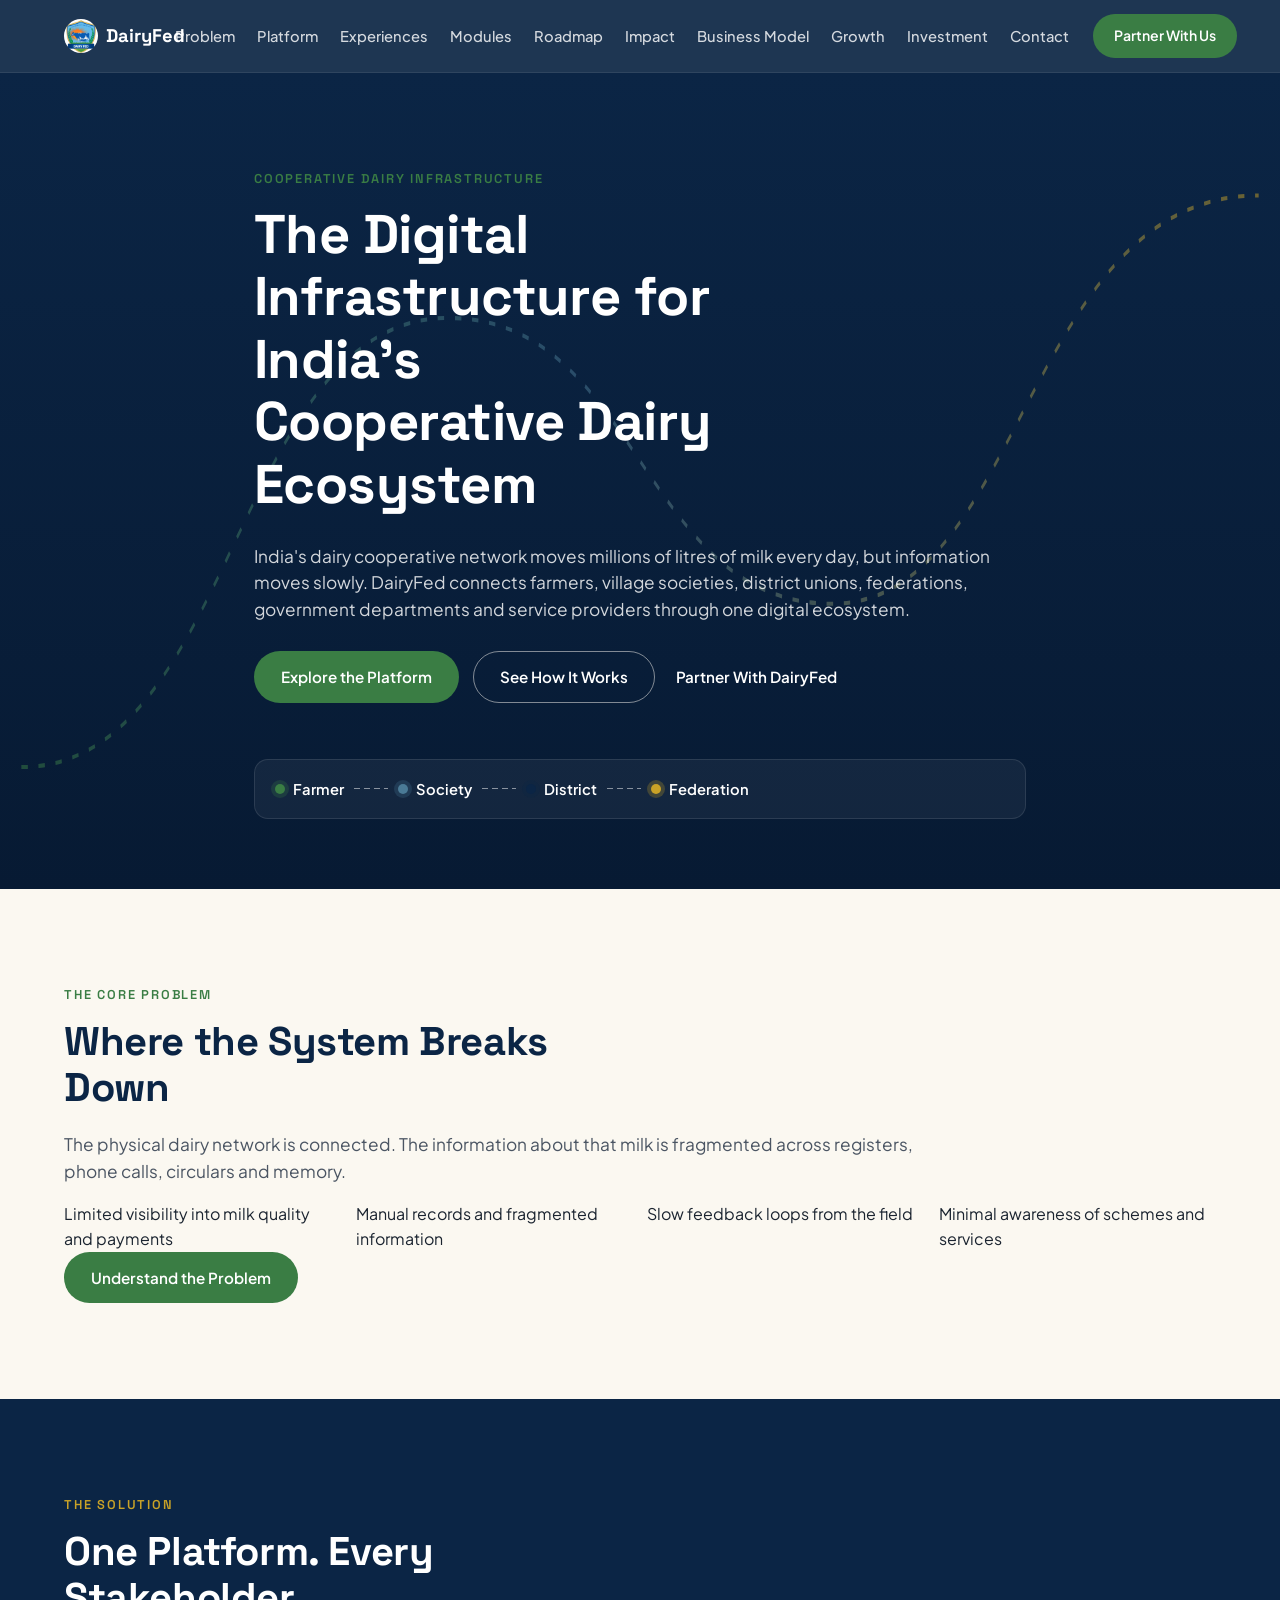
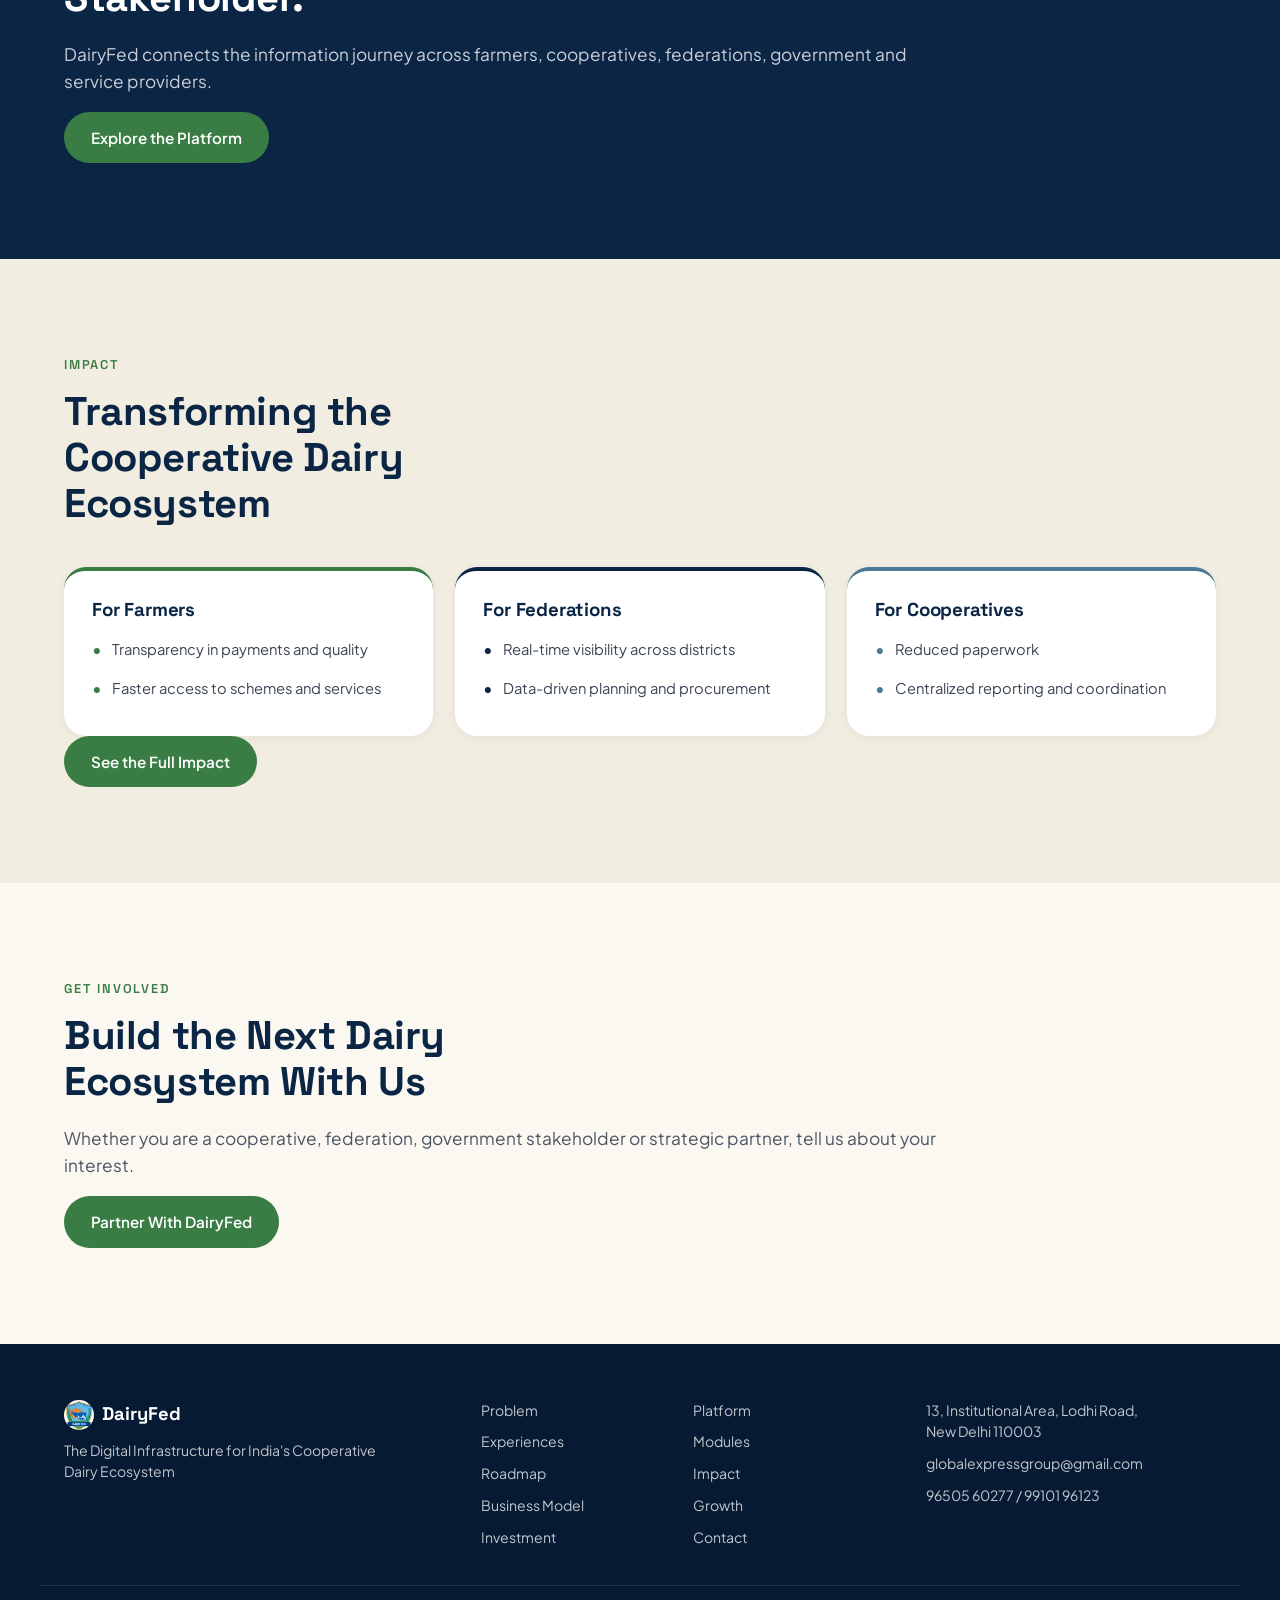
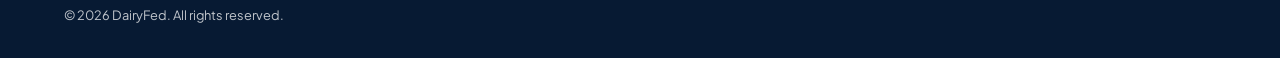
==== index.html @ 4864cc39 "Refactor code structure for improved readability and maintainability" ====
<!DOCTYPE html>
<html lang="en">
<head>
<meta charset="UTF-8"><meta name="viewport" content="width=device-width, initial-scale=1.0">
<title>DairyFed | Digital Infrastructure for India's Cooperative Dairy Ecosystem</title>
<meta name="description" content="DairyFed connects India's cooperative dairy ecosystem through one digital information layer.">
<link rel="icon" type="image/png" href="assets/dairyfed.jpeg"><link rel="preconnect" href="https://fonts.googleapis.com"><link href="https://fonts.googleapis.com/css2?family=Space+Grotesk:wght@500;600;700&family=Plus+Jakarta+Sans:wght@400;500;600;700;800&display=swap" rel="stylesheet"><link rel="stylesheet" href="style.css">
</head>
<body data-page="home">
<a class="skip-link" href="#main">Skip to content</a><div id="siteHeaderSlot"></div>
<main id="main">
<section class="hero" id="top"><div class="hero__conduit" aria-hidden="true"><svg viewBox="0 0 1200 400" preserveAspectRatio="none"><path id="conduitPath" d="M20,340 C220,340 220,120 420,120 C600,120 600,260 780,260 C960,260 960,60 1180,60" fill="none" stroke="url(#flowGrad)" stroke-width="2" stroke-dasharray="6 10"/><defs><linearGradient id="flowGrad"><stop offset="0%" stop-color="#3A7D44"/><stop offset="45%" stop-color="#4A7A96"/><stop offset="100%" stop-color="#C9A227"/></linearGradient></defs></svg></div><div class="container hero__inner"><p class="eyebrow">Cooperative Dairy Infrastructure</p><h1 class="hero__headline">The Digital Infrastructure for<br>India's Cooperative Dairy Ecosystem</h1><p class="hero__sub">India's dairy cooperative network moves millions of litres of milk every day, but information moves slowly. DairyFed connects farmers, village societies, district unions, federations, government departments and service providers through one digital ecosystem.</p><div class="hero__ctas"><a href="platform/" class="btn btn--primary">Explore the Platform</a><a href="platform/" class="btn btn--ghost">See How It Works</a><a href="contact/" class="btn btn--text">Partner With DairyFed</a></div><div class="hero__flowmap"><div class="flownode"><span class="flownode__dot" style="--c:var(--c-farmer)"></span>Farmer</div><div class="flowline"></div><div class="flownode"><span class="flownode__dot" style="--c:var(--c-coop)"></span>Society</div><div class="flowline"></div><div class="flownode"><span class="flownode__dot" style="--c:var(--c-fed)"></span>District</div><div class="flowline"></div><div class="flownode"><span class="flownode__dot" style="--c:var(--c-gov)"></span>Federation</div></div></div></section>
<section class="section section--ivory"><div class="container"><p class="eyebrow">The core problem</p><h2 class="section__title">Where the System Breaks Down</h2><p class="section__lede">The physical dairy network is connected. The information about that milk is fragmented across registers, phone calls, circulars and memory.</p><div class="problem-grid"><div>Limited visibility into milk quality and payments</div><div>Manual records and fragmented information</div><div>Slow feedback loops from the field</div><div>Minimal awareness of schemes and services</div></div><a class="btn btn--primary" href="problem/">Understand the Problem</a></div></section>
<section class="section section--navy"><div class="container"><p class="eyebrow eyebrow--light">The solution</p><h2 class="section__title section__title--light">One Platform. Every Stakeholder.</h2><p class="section__lede section__lede--light">DairyFed connects the information journey across farmers, cooperatives, federations, government and service providers.</p><a class="btn btn--primary" href="platform/">Explore the Platform</a></div></section>
<section class="section section--muted"><div class="container"><p class="eyebrow">Impact</p><h2 class="section__title">Transforming the Cooperative Dairy Ecosystem</h2><div class="value-grid"><div class="value-card" style="--c:var(--c-farmer)"><h3>For Farmers</h3><ul><li>Transparency in payments and quality</li><li>Faster access to schemes and services</li></ul></div><div class="value-card" style="--c:var(--c-fed)"><h3>For Federations</h3><ul><li>Real-time visibility across districts</li><li>Data-driven planning and procurement</li></ul></div><div class="value-card" style="--c:var(--c-coop)"><h3>For Cooperatives</h3><ul><li>Reduced paperwork</li><li>Centralized reporting and coordination</li></ul></div></div><a class="btn btn--primary" href="impact/">See the Full Impact</a></div></section>
<section class="section section--ivory"><div class="container"><p class="eyebrow">Get involved</p><h2 class="section__title">Build the Next Dairy Ecosystem With Us</h2><p class="section__lede">Whether you are a cooperative, federation, government stakeholder or strategic partner, tell us about your interest.</p><a class="btn btn--primary" href="contact/">Partner With DairyFed</a></div></section>
</main><div id="siteFooterSlot"></div><script src="script.js"></script>
</body></html>
---- style.css ----
/* ============================================================
   DairyFed — Design Tokens
   ============================================================ */
:root {
  --navy: #0b2545;
  --navy-deep: #071a33;
  --ivory: #fbf8f1;
  --ivory-dim: #f2ede1;
  --green: #3a7d44;
  --blue: #4a7a96;
  --earth: #c17d3d;
  --ink: #1b2430;
  --paper: #ffffff;

  --c-farmer: #3a7d44;
  --c-coop: #4a7a96;
  --c-fed: #0b2545;
  --c-gov: #c9a227;
  --c-vet: #2e8b87;

  --font-head: "Space Grotesk", "Sora", sans-serif;
  --font-body: "Plus Jakarta Sans", "Inter", sans-serif;

  --radius-s: 8px;
  --radius-m: 14px;
  --radius-l: 22px;

  --container: 1200px;
  --space-1: 8px;
  --space-2: 16px;
  --space-3: 24px;
  --space-4: 40px;
  --space-5: 64px;
  --space-6: 96px;

  --shadow-1: 0 2px 10px rgba(11, 37, 69, 0.06);
  --shadow-2: 0 12px 40px rgba(11, 37, 69, 0.14);
  --ease: cubic-bezier(0.22, 0.61, 0.36, 1);
}

*,
*::before,
*::after {
  box-sizing: border-box;
}
html {
  scroll-behavior: smooth;
  user-select: none;
}
@media (prefers-reduced-motion: reduce) {
  html {
    scroll-behavior: auto;
  }
  *,
  *::before,
  *::after {
    animation-duration: 0.001ms !important;
    animation-iteration-count: 1 !important;
    transition-duration: 0.001ms !important;
    scroll-behavior: auto !important;
  }
}

body {
  margin: 0;
  font-family: var(--font-body);
  color: var(--ink);
  background: var(--ivory);
  line-height: 1.55;
  -webkit-font-smoothing: antialiased;
}

h1,
h2,
h3,
h4 {
  font-family: var(--font-head);
  color: var(--navy);
  margin: 0 0 0.5em;
  line-height: 1.15;
  letter-spacing: -0.01em;
}

p {
  margin: 0 0 1em;
}
ul {
  margin: 0;
  padding: 0;
  list-style: none;
}
a {
  color: inherit;
  text-decoration: none;
}
img {
  max-width: 100%;
  display: block;
}
button {
  font-family: inherit;
}

.container {
  max-width: var(--container);
  margin: 0 auto;
  padding: 0 24px;
}

.skip-link {
  position: absolute;
  left: -999px;
  top: 0;
  background: var(--navy);
  color: #fff;
  padding: 10px 16px;
  z-index: 999;
  border-radius: 0 0 8px 0;
}
.skip-link:focus {
  left: 0;
}

:focus-visible {
  outline: 3px solid var(--earth);
  outline-offset: 3px;
}

/* ============================================================
   Buttons
   ============================================================ */
.btn {
  display: inline-flex;
  align-items: center;
  gap: 8px;
  padding: 13px 26px;
  border-radius: 999px;
  font-weight: 600;
  font-size: 0.95rem;
  border: 1.5px solid transparent;
  cursor: pointer;
  transition:
    transform 0.18s var(--ease),
    background 0.18s var(--ease),
    color 0.18s var(--ease),
    border-color 0.18s var(--ease),
    box-shadow 0.18s var(--ease);
}
.btn:hover {
  transform: translateY(-2px);
  box-shadow: 0 8px 18px rgba(7, 26, 51, 0.18);
}
.btn:active {
  transform: translateY(0);
  box-shadow: 0 3px 8px rgba(7, 26, 51, 0.12);
}
.btn--primary {
  background: var(--green);
  color: #fff;
}
.btn--primary:hover {
  background: #2f6837;
}
.btn--ghost {
  background: transparent;
  border-color: rgba(251, 248, 241, 0.5);
  color: inherit;
}
.hero .btn--ghost {
  color: #fff;
}
.section--ivory .btn--ghost,
.section--muted .btn--ghost {
  border-color: var(--navy);
  color: var(--navy);
}
.btn--text {
  background: none;
  padding: 13px 6px;
  color: inherit;
}
.section .btn--text {
  color: var(--navy);
}
.hero .btn--text {
  color: #fff;
}

/* ============================================================
   Header / Nav
   ============================================================ */
.site-header {
  position: sticky;
  top: 0;
  z-index: 500;
  background: rgba(11, 37, 69, 0.92);
  backdrop-filter: blur(8px);
  border-bottom: 1px solid rgba(255, 255, 255, 0.08);
}
.nav {
  max-width: var(--container);
  margin: 0 auto;
  padding: 14px 24px;
  display: flex;
  align-items: center;
  gap: 24px;
  color: #fff;
}
.nav__brand {
  display: flex;
  align-items: center;
  gap: 8px;
  font-family: var(--font-head);
  font-weight: 700;
  font-size: 1.15rem;
  color: #fff;
  margin-right: auto;
}
.brand-mark {
  display: block;
  border-radius: 50%;
  object-fit: contain;
  flex-shrink: 0;
}
.nav__menu {
  display: flex;
  align-items: center;
  gap: 22px;
  font-size: 0.92rem;
  font-weight: 500;
  white-space: nowrap;
}
.nav__menu a {
  color: rgba(255, 255, 255, 0.82);
  transition: color 0.15s;
}
.nav__menu a:hover {
  color: #fff;
}
.nav__menu a.is-current {
  color: #fff;
  border-bottom: 2px solid var(--c-gov);
  padding-bottom: 4px;
}
.nav__cta {
  padding: 10px 20px;
  font-size: 0.88rem;
  white-space: nowrap;
}
.nav__toggle {
  display: none;
  background: none;
  border: none;
  cursor: pointer;
  width: 34px;
  height: 26px;
  flex-direction: column;
  justify-content: space-between;
  padding: 2px 0;
}
.nav__toggle span {
  display: block;
  height: 2px;
  background: #fff;
  border-radius: 2px;
  transition: transform 0.18s var(--ease), opacity 0.18s var(--ease);
}
.nav__toggle:hover {
  opacity: 0.8;
}
.nav__toggle:active {
  transform: scale(0.94);
}

/* ============================================================
   Hero
   ============================================================ */
.hero {
  position: relative;
  background: linear-gradient(180deg, var(--navy) 0%, var(--navy-deep) 100%);
  color: #fff;
  padding: 96px 0 70px;
  overflow: hidden;
}
.hero__conduit {
  position: absolute;
  inset: 0;
  opacity: 0.5;
  pointer-events: none;
}
.hero__conduit svg {
  width: 100%;
  height: 100%;
}
#conduitPath {
  animation: dash-flow 8s linear infinite;
}
@keyframes dash-flow {
  to {
    stroke-dashoffset: -160;
  }
}

.hero__inner {
  position: relative;
  max-width: 820px;
}
.eyebrow {
  font-family: var(--font-head);
  font-weight: 600;
  font-size: 0.8rem;
  letter-spacing: 0.14em;
  text-transform: uppercase;
  color: var(--green);
  margin-bottom: 14px;
}
.eyebrow--light {
  color: var(--c-gov);
}
.hero__headline {
  font-size: clamp(2.1rem, 5vw, 3.4rem);
  color: #fff;
  max-width: 14ch;
}
.hero__sub {
  font-size: 1.08rem;
  color: rgba(255, 255, 255, 0.82);
  max-width: 62ch;
}
.hero__ctas {
  display: flex;
  flex-wrap: wrap;
  gap: 14px;
  margin: 28px 0 56px;
  white-space: nowrap;
}

.hero__flowmap {
  display: flex;
  align-items: center;
  gap: 10px;
  flex-wrap: wrap;
  background: rgba(255, 255, 255, 0.05);
  border: 1px solid rgba(255, 255, 255, 0.1);
  border-radius: var(--radius-m);
  padding: 18px 20px;
}
.flownode {
  display: flex;
  align-items: center;
  gap: 8px;
  font-weight: 600;
  font-size: 0.92rem;
  color: #fff;
}
.flownode__dot {
  width: 10px;
  height: 10px;
  border-radius: 50%;
  background: var(--c);
  box-shadow: 0 0 0 4px color-mix(in srgb, var(--c) 25%, transparent);
}
.flowline {
  width: 34px;
  height: 1px;
  background: repeating-linear-gradient(
    90deg,
    rgba(255, 255, 255, 0.5) 0 6px,
    transparent 6px 10px
  );
}

/* ============================================================
   Sections generic
   ============================================================ */
.section {
  padding: var(--space-6) 0;
}
.section--ivory {
  background: var(--ivory);
}
.section--muted {
  background: var(--ivory-dim);
}
.section--navy {
  background: var(--navy);
  color: #fff;
}
.section--navy h2,
.section--navy h3,
.section--navy h4 {
  color: #fff;
}

.section__title {
  font-size: clamp(1.7rem, 3.4vw, 2.5rem);
  max-width: 20ch;
}
.section__title--light {
  color: #fff;
}
.section__lede {
  font-size: 1.08rem;
  max-width: 68ch;
  color: #4b5563;
}
.section__lede--light {
  color: rgba(255, 255, 255, 0.78);
}

/* ============================================================
   Tabs (Problem + Experiences)
   ============================================================ */
.tabs {
  margin-top: 40px;
}
.tabs__list {
  display: flex;
  flex-wrap: wrap;
  gap: 10px;
  margin-bottom: 30px;
}
.tabs__btn {
  background: #fff;
  border: 1.5px solid rgba(11, 37, 69, 0.14);
  color: var(--navy);
  font-weight: 600;
  font-size: 0.92rem;
  padding: 11px 20px;
  border-radius: 999px;
  cursor: pointer;
  transition: transform 0.18s var(--ease), background 0.18s var(--ease), border-color 0.18s var(--ease), color 0.18s var(--ease), box-shadow 0.18s var(--ease);
}
.tabs__btn:hover {
  transform: translateY(-2px);
  border-color: var(--c, var(--navy));
  box-shadow: 0 6px 14px rgba(7, 26, 51, 0.12);
}
.tabs__btn:active {
  transform: translateY(0);
}
.tabs__btn.is-active {
  background: var(--c, var(--navy));
  border-color: var(--c, var(--navy));
  color: #fff;
}
.tabs__panel[hidden] {
  display: none;
}

.problem-grid {
  display: grid;
  grid-template-columns: repeat(auto-fit, minmax(240px, 1fr));
  gap: 14px;
}
.problem-grid li {
  background: #fff;
  border-radius: var(--radius-m);
  border-left: 4px solid var(--earth);
  padding: 16px 18px;
  font-size: 0.96rem;
  box-shadow: var(--shadow-1);
}

/* ============================================================
   Journey / Day in the Life
   ============================================================ */
.journey {
  margin-top: 48px;
  position: relative;
}
.journey__track {
  position: absolute;
  left: 0;
  right: 0;
  top: 24px;
  height: 3px;
  background: rgba(255, 255, 255, 0.12);
  border-radius: 3px;
  overflow: hidden;
  display: none;
}
.journey__progress {
  height: 100%;
  width: 0%;
  background: linear-gradient(90deg, var(--green), var(--c-gov));
  transition: width 0.2s linear;
}
.journey__list {
  display: grid;
  grid-template-columns: repeat(5, 1fr);
  gap: 22px 18px;
}
.journey__step {
  background: rgba(255, 255, 255, 0.05);
  border: 1px solid rgba(255, 255, 255, 0.1);
  border-radius: var(--radius-m);
  padding: 20px 18px;
  opacity: 0;
  transform: translateY(16px);
  transition:
    opacity 0.5s var(--ease),
    transform 0.5s var(--ease);
}
.journey__step.is-visible {
  opacity: 1;
  transform: none;
}
.journey__num {
  display: block;
  font-family: var(--font-head);
  font-weight: 700;
  color: var(--c-gov);
  font-size: 0.85rem;
  margin-bottom: 10px;
}
.journey__step h3 {
  color: #fff;
  font-size: 1.02rem;
  margin-bottom: 6px;
}
.journey__step p {
  color: rgba(255, 255, 255, 0.68);
  font-size: 0.88rem;
  margin: 0;
}

/* ============================================================
   Hierarchy diagram
   ============================================================ */
.hierarchy {
  margin-top: 44px;
  display: flex;
  flex-direction: column;
  align-items: center;
  gap: 0;
}
.hierarchy__tier {
  width: 100%;
  display: flex;
  justify-content: center;
}
.hierarchy__box {
  background: #fff;
  border: 2px solid var(--c);
  color: var(--navy);
  font-weight: 700;
  font-family: var(--font-head);
  padding: 16px 30px;
  border-radius: var(--radius-m);
  box-shadow: var(--shadow-1);
  text-align: center;
}
.hierarchy__connector {
  width: 2px;
  height: 40px;
  background-image: linear-gradient(var(--navy), var(--navy));
  background-size: 2px 10px;
  background-repeat: repeat-y;
  opacity: 0.35;
}
.hierarchy__connector.broken {
  background-image: linear-gradient(
    rgba(11, 37, 69, 0.55),
    rgba(11, 37, 69, 0.55)
  );
}
.hierarchy__caption {
  text-align: center;
  max-width: 56ch;
  margin: 18px auto 0;
  color: #6b7280;
  font-size: 0.92rem;
}

.transition-banner {
  margin-top: 48px;
  text-align: center;
  background: var(--navy);
  color: #fff;
  padding: 30px;
  border-radius: var(--radius-l);
}
.transition-banner p {
  font-family: var(--font-head);
  font-size: 1.5rem;
  margin: 0;
}

/* ============================================================
   Ecosystem diagram
   ============================================================ */
.ecosystem {
  position: relative;
  width: min(640px, 100%);
  aspect-ratio: 1/1;
  margin: 56px auto 0;
}
.ecosystem__core {
  position: absolute;
  top: 50%;
  left: 50%;
  transform: translate(-50%, -50%);
  width: 150px;
  height: 150px;
  border-radius: 50%;
  background: radial-gradient(circle at 35% 30%, #4a7a96, var(--navy));
  color: #fff;
  display: flex;
  flex-direction: column;
  align-items: center;
  justify-content: center;
  font-family: var(--font-head);
  font-weight: 700;
  font-size: 1.05rem;
  text-align: center;
  box-shadow:
    0 0 0 10px rgba(255, 255, 255, 0.04),
    var(--shadow-2);
  z-index: 2;
}
.ecosystem__core span {
  font-size: 0.75rem;
  font-weight: 500;
  opacity: 0.8;
}
.ecosystem__lines {
  position: absolute;
  inset: 0;
  width: 100%;
  height: 100%;
  z-index: 1;
}
.ecosystem__lines line {
  stroke: var(--c-gov);
  stroke-width: 1.4;
  stroke-dasharray: 4 6;
  opacity: 0.55;
}
.ecosystem__node {
  position: absolute;
  top: 50%;
  left: 50%;
  transform: translate(-50%, -50%) rotate(var(--rot, 0deg))
    translate(var(--rad, 240px)) rotate(calc(-1 * var(--rot, 0deg)));
  background: rgba(255, 255, 255, 0.06);
  border: 1px solid rgba(255, 255, 255, 0.14);
  color: #fff;
  font-weight: 600;
  font-size: 0.82rem;
  text-align: center;
  padding: 10px 14px;
  border-radius: 999px;
  white-space: nowrap;
  z-index: 2;
}

/* ============================================================
   Dashboard preview cards
   ============================================================ */
.dash-card {
  display: grid;
  grid-template-columns: 1fr 1fr;
  gap: 28px;
  background: #fff;
  border-radius: var(--radius-l);
  padding: 30px;
  box-shadow: var(--shadow-1);
}
.dash-card__preview {
  background: var(--navy);
  border-radius: var(--radius-m);
  padding: 22px;
  color: #fff;
}
.mockchip {
  display: inline-block;
  font-size: 0.7rem;
  font-weight: 700;
  letter-spacing: 0.08em;
  text-transform: uppercase;
  background: rgba(255, 255, 255, 0.12);
  padding: 5px 10px;
  border-radius: 999px;
  margin-bottom: 16px;
}
.mockrow {
  display: flex;
  justify-content: space-between;
  align-items: center;
  padding: 12px 0;
  border-bottom: 1px solid rgba(255, 255, 255, 0.1);
  font-size: 0.9rem;
}
.mockrow:last-child {
  border-bottom: none;
}
.tag {
  background: rgba(255, 255, 255, 0.12);
  padding: 4px 10px;
  border-radius: 999px;
  font-size: 0.76rem;
}
.tag--green {
  background: rgba(58, 125, 68, 0.35);
}
.tag--amber {
  background: rgba(201, 162, 39, 0.35);
}
.feature-list li {
  padding: 12px 0 12px 26px;
  border-bottom: 1px solid rgba(11, 37, 69, 0.08);
  position: relative;
  font-size: 0.96rem;
}
.feature-list li::before {
  content: "✓";
  position: absolute;
  left: 0;
  color: var(--green);
  font-weight: 700;
}
.feature-list li:last-child {
  border-bottom: none;
}

/* ============================================================
   Principles + Pipeline
   ============================================================ */
.principles {
  display: grid;
  grid-template-columns: repeat(auto-fit, minmax(200px, 1fr));
  gap: 18px;
  margin: 40px 0 56px;
}
.principle {
  background: #fff;
  border-radius: var(--radius-m);
  padding: 24px;
  text-align: center;
  box-shadow: var(--shadow-1);
}
.principle__icon {
  font-size: 1.6rem;
  color: var(--green);
  display: block;
  margin-bottom: 10px;
}
.principle h3 {
  font-size: 0.98rem;
}

.pipeline {
  display: flex;
  flex-wrap: wrap;
  align-items: center;
  gap: 8px;
  justify-content: center;
}
.pipeline__step {
  background: #fff;
  border: 1.5px solid rgba(11, 37, 69, 0.15);
  border-radius: 999px;
  padding: 12px 20px;
  font-weight: 600;
  font-size: 0.9rem;
  color: var(--navy);
}
.pipeline__step--final {
  background: var(--green);
  color: #fff;
  border-color: var(--green);
}
.pipeline__arrow {
  width: 22px;
  height: 2px;
  background: rgba(11, 37, 69, 0.25);
  position: relative;
}
.pipeline__arrow::after {
  content: "";
  position: absolute;
  right: -1px;
  top: -3px;
  border: 4px solid transparent;
  border-left-color: rgba(11, 37, 69, 0.35);
}

/* ============================================================
   Six engines
   ============================================================ */
.engine-grid {
  display: grid;
  grid-template-columns: repeat(auto-fit, minmax(280px, 1fr));
  gap: 22px;
  margin-top: 44px;
}
.engine-card {
  background: #fff;
  border-radius: var(--radius-l);
  padding: 28px;
  box-shadow: var(--shadow-1);
  transition:
    transform 0.2s var(--ease),
    box-shadow 0.2s var(--ease);
}
.engine-card:hover {
  transform: translateY(-4px);
  box-shadow: var(--shadow-2);
}
.engine-card__num {
  font-family: var(--font-head);
  font-weight: 700;
  font-size: 1.6rem;
  color: rgba(11, 37, 69, 0.14);
  display: block;
  margin-bottom: 8px;
}
.engine-card ul {
  margin-top: 14px;
}
.engine-card li {
  padding: 7px 0 7px 20px;
  position: relative;
  font-size: 0.92rem;
  color: #3a4453;
}
.engine-card li::before {
  content: "—";
  position: absolute;
  left: 0;
  color: var(--blue);
}

/* ============================================================
   Transformation timeline
   ============================================================ */
.transform-line {
  margin-top: 44px;
  display: flex;
  flex-wrap: wrap;
  align-items: center;
  gap: 14px;
}
.transform-line span {
  font-family: var(--font-head);
  font-weight: 600;
  font-size: 1rem;
  color: rgba(255, 255, 255, 0.7);
  padding: 10px 18px;
  border: 1px solid rgba(255, 255, 255, 0.18);
  border-radius: 999px;
}
.transform-line span.is-final {
  color: #fff;
  background: var(--green);
  border-color: var(--green);
}
.transform-line i {
  width: 26px;
  height: 1px;
  background: rgba(255, 255, 255, 0.3);
  display: inline-block;
}

/* ============================================================
   Roadmap
   ============================================================ */
.roadmap__nav {
  display: grid;
  grid-template-columns: repeat(4, 1fr);
  gap: 10px;
  margin: 40px 0 0;
}
.roadmap__btn {
  background: #fff;
  border: 1.5px solid rgba(11, 37, 69, 0.14);
  border-radius: var(--radius-m);
  padding: 16px;
  text-align: left;
  cursor: pointer;
  transition: transform 0.18s var(--ease), background 0.18s var(--ease), border-color 0.18s var(--ease), color 0.18s var(--ease), box-shadow 0.18s var(--ease);
}
.roadmap__btn:hover {
  transform: translateY(-3px);
  border-color: var(--green);
  box-shadow: 0 8px 18px rgba(7, 26, 51, 0.12);
}
.roadmap__btn:active {
  transform: translateY(0);
}
.roadmap__btn span {
  display: block;
  font-size: 0.72rem;
  font-weight: 700;
  text-transform: uppercase;
  letter-spacing: 0.08em;
  color: var(--green);
  margin-bottom: 4px;
}
.roadmap__btn {
  font-weight: 600;
  color: var(--navy);
  font-size: 0.94rem;
}
.roadmap__btn.is-active {
  background: var(--navy);
  border-color: var(--navy);
  color: #fff;
}
.roadmap__btn.is-active span {
  color: var(--c-gov);
}
.roadmap__panels {
  margin-top: 26px;
  background: #fff;
  border-radius: var(--radius-l);
  padding: 32px;
  box-shadow: var(--shadow-1);
}
.roadmap__panel[hidden] {
  display: none;
}
.roadmap__panel ul {
  display: grid;
  gap: 12px;
}
.roadmap__panel li {
  padding-left: 24px;
  position: relative;
  font-size: 0.98rem;
}
.roadmap__panel li::before {
  content: "→";
  position: absolute;
  left: 0;
  color: var(--green);
  font-weight: 700;
}

/* ============================================================
   Value / Impact
   ============================================================ */
.value-grid {
  display: grid;
  grid-template-columns: repeat(auto-fit, minmax(260px, 1fr));
  gap: 22px;
  margin-top: 40px;
}
.value-card {
  background: #fff;
  border-top: 4px solid var(--c);
  border-radius: var(--radius-l);
  padding: 28px;
  box-shadow: var(--shadow-1);
}
.value-card li {
  padding: 8px 0 8px 20px;
  position: relative;
  font-size: 0.92rem;
  color: #3a4453;
}
.value-card li::before {
  content: "•";
  position: absolute;
  left: 0;
  color: var(--c);
  font-weight: 700;
}

.beforeafter {
  margin-top: 64px;
}
.beforeafter__title {
  font-size: 1.4rem;
  margin-bottom: 20px;
}
.beforeafter__toggle {
  display: flex;
  flex-wrap: wrap;
  gap: 10px;
  margin-bottom: 24px;
}
.ba-btn {
  background: #fff;
  border: 1.5px solid rgba(11, 37, 69, 0.14);
  border-radius: 999px;
  padding: 10px 18px;
  font-weight: 600;
  font-size: 0.88rem;
  cursor: pointer;
  color: var(--navy);
  transition: transform 0.18s var(--ease), background 0.18s var(--ease), border-color 0.18s var(--ease), color 0.18s var(--ease), box-shadow 0.18s var(--ease);
}
.ba-btn:hover {
  transform: translateY(-2px);
  border-color: var(--navy);
  box-shadow: 0 6px 14px rgba(7, 26, 51, 0.12);
}
.ba-btn:active {
  transform: translateY(0);
}
.ba-btn.is-active {
  background: var(--navy);
  border-color: var(--navy);
  color: #fff;
}
.ba-panel {
  display: grid;
  grid-template-columns: 1fr auto 1fr;
  gap: 20px;
  align-items: center;
}
.ba-panel[hidden] {
  display: none;
}
.ba-col {
  background: #fff;
  border-radius: var(--radius-m);
  padding: 24px;
  box-shadow: var(--shadow-1);
}
.ba-col--before {
  border-left: 4px solid #b5651d;
}
.ba-col--after {
  border-left: 4px solid var(--green);
}
.ba-col h4 {
  font-size: 0.78rem;
  text-transform: uppercase;
  letter-spacing: 0.08em;
}
.ba-col li {
  padding: 6px 0;
  font-size: 0.92rem;
}
.ba-arrow {
  font-size: 1.6rem;
  color: var(--blue);
  font-weight: 700;
}

/* ============================================================
   Business model
   ============================================================ */
.revenue-grid {
  display: grid;
  grid-template-columns: repeat(auto-fit, minmax(220px, 1fr));
  gap: 16px;
  margin-top: 40px;
}
.revenue-card {
  background: #fff;
  border-radius: var(--radius-m);
  padding: 22px;
  font-family: var(--font-head);
  font-weight: 600;
  font-size: 1.02rem;
  color: var(--navy);
  box-shadow: var(--shadow-1);
  border-bottom: 3px solid var(--earth);
}

/* ============================================================
   Growth / counters / bars
   ============================================================ */
.counter-grid {
  display: grid;
  grid-template-columns: repeat(auto-fit, minmax(200px, 1fr));
  gap: 18px;
  margin: 40px 0 56px;
}
.counter-card {
  background: #fff;
  border-radius: var(--radius-l);
  padding: 28px;
  text-align: center;
  box-shadow: var(--shadow-1);
}
.counter {
  font-family: var(--font-head);
  font-size: 2.4rem;
  font-weight: 700;
  color: var(--navy);
}
.counter-suffix {
  font-family: var(--font-head);
  font-size: 1.6rem;
  font-weight: 700;
  color: var(--green);
}
.counter-card p {
  margin: 6px 0 0;
  font-size: 0.86rem;
  color: #6b7280;
}

.growth-charts {
  display: grid;
  grid-template-columns: repeat(auto-fit, minmax(280px, 1fr));
  gap: 22px;
}
.growth-chart {
  background: #fff;
  border-radius: var(--radius-l);
  padding: 24px;
  box-shadow: var(--shadow-1);
}
.growth-chart h4 {
  font-size: 0.94rem;
  margin-bottom: 18px;
}
.bar-row {
  display: flex;
  align-items: flex-end;
  gap: 10px;
  height: 130px;
}
.bar {
  flex: 1;
  height: 100%;
  display: flex;
  flex-direction: column;
  justify-content: flex-end;
  align-items: center;
}
.bar__fill {
  width: 100%;
  max-width: 34px;
  background: linear-gradient(180deg, var(--blue), var(--navy));
  border-radius: 6px 6px 0 0;
  height: 0%;
  transition: height 1s var(--ease);
}
.bar label {
  display: flex;
  flex-direction: column;
  align-items: center;
  font-size: 0.68rem;
  color: #6b7280;
  margin-top: 8px;
}
.bar label em {
  font-style: normal;
  font-weight: 700;
  color: var(--navy);
  font-size: 0.72rem;
}

.revenue-projection {
  margin-top: 56px;
}
.revenue-projection__head h3 {
  display: flex;
  flex-wrap: wrap;
  align-items: center;
  gap: 12px;
  font-size: 1.3rem;
}
.badge {
  font-family: var(--font-body);
  font-size: 0.68rem;
  font-weight: 700;
  text-transform: uppercase;
  letter-spacing: 0.06em;
  background: var(--c-gov);
  color: var(--navy);
  padding: 5px 10px;
  border-radius: 999px;
}
.table-scroll {
  overflow-x: auto;
  margin-top: 18px;
  border-radius: var(--radius-m);
  box-shadow: var(--shadow-1);
}
.rev-table {
  width: 100%;
  border-collapse: collapse;
  background: #fff;
  min-width: 620px;
}
.rev-table th,
.rev-table td {
  padding: 13px 16px;
  text-align: right;
  font-size: 0.88rem;
  border-bottom: 1px solid rgba(11, 37, 69, 0.08);
}
.rev-table th[scope="row"],
.rev-table thead th:first-child {
  text-align: left;
  color: var(--navy);
  font-weight: 600;
}
.rev-table thead th {
  background: var(--ivory-dim);
  font-family: var(--font-head);
  font-size: 0.78rem;
  text-transform: uppercase;
  letter-spacing: 0.04em;
}
.rev-table tfoot th,
.rev-table tfoot td {
  font-weight: 700;
  background: var(--ivory-dim);
}
.rev-chart {
  display: flex;
  align-items: flex-end;
  gap: 16px;
  height: 160px;
  margin-top: 26px;
}
.rev-chart .rc-bar {
  flex: 1;
  background: linear-gradient(180deg, var(--green), #245329);
  border-radius: 6px 6px 0 0;
  height: 0%;
  transition: height 1s var(--ease);
  position: relative;
}
.rev-chart .rc-bar span {
  position: absolute;
  bottom: -26px;
  left: 0;
  right: 0;
  text-align: center;
  font-size: 0.76rem;
  color: #6b7280;
  font-weight: 600;
}

/* ============================================================
   Use of funds donut
   ============================================================ */
.funds {
  display: flex;
  flex-wrap: wrap;
  gap: 48px;
  margin-top: 44px;
  align-items: center;
}
.funds__chart {
  flex: 0 0 auto;
  margin: 0 auto;
}
.donut {
  width: 260px;
  height: 260px;
  border-radius: 50%;
  background: conic-gradient(
    #3a7d44 0 35%,
    #4a7a96 35% 55%,
    #c9a227 55% 70%,
    #c17d3d 70% 80%,
    #2e8b87 80% 88%,
    #7b8fa1 88% 93%,
    #9c6b98 93% 97%,
    #b5651d 97% 100%
  );
  position: relative;
  display: flex;
  align-items: center;
  justify-content: center;
}
.donut::before {
  content: "";
  position: absolute;
  inset: 34px;
  background: var(--navy);
  border-radius: 50%;
}
.donut__center {
  position: relative;
  color: #fff;
  text-align: center;
  font-family: var(--font-head);
  font-weight: 700;
  font-size: 1.5rem;
}
.donut__center span {
  display: block;
  font-size: 0.7rem;
  font-weight: 500;
  color: rgba(255, 255, 255, 0.6);
}
.funds__legend {
  flex: 1 1 380px;
  display: grid;
  gap: 12px;
}
.fund-item {
  display: flex;
  align-items: flex-start;
  gap: 14px;
}
.fund-item b {
  flex: 0 0 46px;
  font-family: var(--font-head);
  color: var(--c);
  font-size: 1.05rem;
}
.fund-item h4 {
  color: #fff;
  font-size: 0.95rem;
  margin-bottom: 2px;
}
.fund-item p {
  color: rgba(255, 255, 255, 0.65);
  font-size: 0.85rem;
  margin: 0;
}

/* ============================================================
   Forms
   ============================================================ */
.forms-grid {
  display: grid;
  grid-template-columns: repeat(auto-fit, minmax(320px, 1fr));
  gap: 26px;
  margin-top: 44px;
}
.form-card {
  background: #fff;
  border-radius: var(--radius-l);
  padding: 30px;
  box-shadow: var(--shadow-1);
}
.form-card h3 {
  font-size: 1.2rem;
  margin-bottom: 20px;
}
.field {
  margin-bottom: 18px;
}
.field label {
  display: block;
  font-size: 0.84rem;
  font-weight: 600;
  color: var(--navy);
  margin-bottom: 6px;
}
.field input,
.field select,
.field textarea {
  width: 100%;
  padding: 11px 14px;
  border-radius: var(--radius-s);
  border: 1.5px solid rgba(11, 37, 69, 0.16);
  font-family: inherit;
  font-size: 0.94rem;
  background: var(--ivory);
  color: var(--ink);
  transition: border-color 0.15s;
}
.field input:focus,
.field select:focus,
.field textarea:focus {
  border-color: var(--green);
  outline: none;
}
.field textarea {
  resize: vertical;
}
.field.has-error input,
.field.has-error select,
.field.has-error textarea {
  border-color: #b5651d;
}
.field__error {
  display: block;
  min-height: 1.1em;
  font-size: 0.78rem;
  color: #b5651d;
  margin-top: 4px;
}
.form-note {
  font-size: 0.78rem;
  color: #6b7280;
  margin: 12px 0 0;
}

/* ============================================================
   Modal
   ============================================================ */
.modal[hidden] {
  display: none;
}
.modal {
  position: fixed;
  inset: 0;
  z-index: 900;
  display: flex;
  align-items: center;
  justify-content: center;
  padding: 20px;
}
.modal__backdrop {
  position: absolute;
  inset: 0;
  background: rgba(11, 37, 69, 0.55);
  backdrop-filter: blur(2px);
}
.modal__panel {
  position: relative;
  background: #fff;
  border-radius: var(--radius-l);
  padding: 32px;
  max-width: 440px;
  width: 100%;
  box-shadow: var(--shadow-2);
}
.modal__close {
  position: absolute;
  top: 14px;
  right: 14px;
  background: none;
  border: none;
  font-size: 1.4rem;
  cursor: pointer;
  color: #6b7280;
  line-height: 1;
  transition: transform 0.18s var(--ease), color 0.18s var(--ease);
}
.modal__close:hover {
  transform: scale(1.12);
  color: var(--navy);
}
.modal__panel h3 {
  margin-bottom: 12px;
}
.modal__panel p {
  color: #4b5563;
  font-size: 0.94rem;
}

/* ============================================================
   Footer
   ============================================================ */
.footer {
  background: var(--navy-deep);
  color: rgba(255, 255, 255, 0.75);
  padding: 56px 0 20px;
}
.footer__grid {
  display: grid;
  grid-template-columns: 1.3fr 1.4fr 1fr;
  gap: 40px;
  padding-bottom: 36px;
  border-bottom: 1px solid rgba(255, 255, 255, 0.1);
}
.footer__brand p {
  margin-top: 10px;
  font-size: 0.88rem;
  max-width: 32ch;
}
.footer__links {
  display: grid;
  grid-template-columns: repeat(2, 1fr);
  gap: 10px 20px;
  font-size: 0.88rem;
  align-content: start;
}
.footer__links a:hover {
  color: #fff;
}
.footer__contact p {
  font-size: 0.88rem;
  margin: 0 0 10px;
}
.footer__contact a:hover {
  color: #fff;
}
.footer__bottom {
  padding-top: 20px;
  font-size: 0.8rem;
}

/* ============================================================
   Scroll reveal utility
   ============================================================ */
.reveal {
  opacity: 0;
  transform: translateY(18px);
  transition:
    opacity 0.6s var(--ease),
    transform 0.6s var(--ease);
}
.reveal.is-visible {
  opacity: 1;
  transform: none;
}

/* ============================================================
   Responsive
   ============================================================ */
@media (max-width: 1024px) {
  .journey__list {
    grid-template-columns: repeat(3, 1fr);
  }
  .dash-card {
    grid-template-columns: 1fr;
  }
  .footer__grid {
    grid-template-columns: 1fr 1fr;
  }
}

@media (max-width: 860px) {
  .nav__menu {
    position: fixed;
    top: 62px;
    left: 0;
    right: 0;
    bottom: 0;
    background: var(--navy-deep);
    flex-direction: column;
    align-items: flex-start;
    padding: 24px;
    gap: 4px;
    transform: translateX(-100%);
    transition: transform 0.25s var(--ease);
    overflow-y: auto;
  }
  .nav__menu.is-open {
    transform: translateX(0);
  }
  .nav__menu li {
    width: 100%;
  }
  .nav__menu a {
    display: block;
    padding: 12px 4px;
    border-bottom: 1px solid rgba(255, 255, 255, 0.08);
  }
  .nav__toggle {
    display: flex;
  }
  .nav__cta {
    display: none;
  }
  .journey__list {
    grid-template-columns: repeat(2, 1fr);
  }
  .ba-panel {
    grid-template-columns: 1fr;
  }
  .ba-arrow {
    display: none;
  }
  .ecosystem {
    display: none;
  }
  .ecosystem-fallback {
    display: block;
  }
}

@media (max-width: 640px) {
  .section {
    padding: 60px 0;
  }
  .journey__list {
    grid-template-columns: 1fr 1fr;
  }
  .roadmap__nav {
    grid-template-columns: 1fr 1fr;
  }
  .funds {
    flex-direction: column;
  }
  .footer__grid {
    grid-template-columns: 1fr;
  }
  .hero {
    padding: 76px 0 50px;
  }
  .rev-table {
    min-width: 560px;
  }
}

@media (max-width: 420px) {
  .journey__list {
    grid-template-columns: 1fr;
  }
  .roadmap__nav {
    grid-template-columns: 1fr;
  }
  .hero__ctas {
    flex-direction: column;
    align-items: flex-start;
  }
}

/* Ecosystem fallback (mobile, simple stacked list instead of radial layout) */
.ecosystem-fallback {
  display: none;
  margin-top: 40px;
}
.ecosystem-fallback ul {
  display: grid;
  grid-template-columns: 1fr 1fr;
  gap: 10px;
}
.ecosystem-fallback li {
  background: rgba(255, 255, 255, 0.06);
  border: 1px solid rgba(255, 255, 255, 0.14);
  color: #fff;
  padding: 12px 14px;
  border-radius: var(--radius-s);
  font-size: 0.85rem;
  font-weight: 600;
  text-align: center;
}
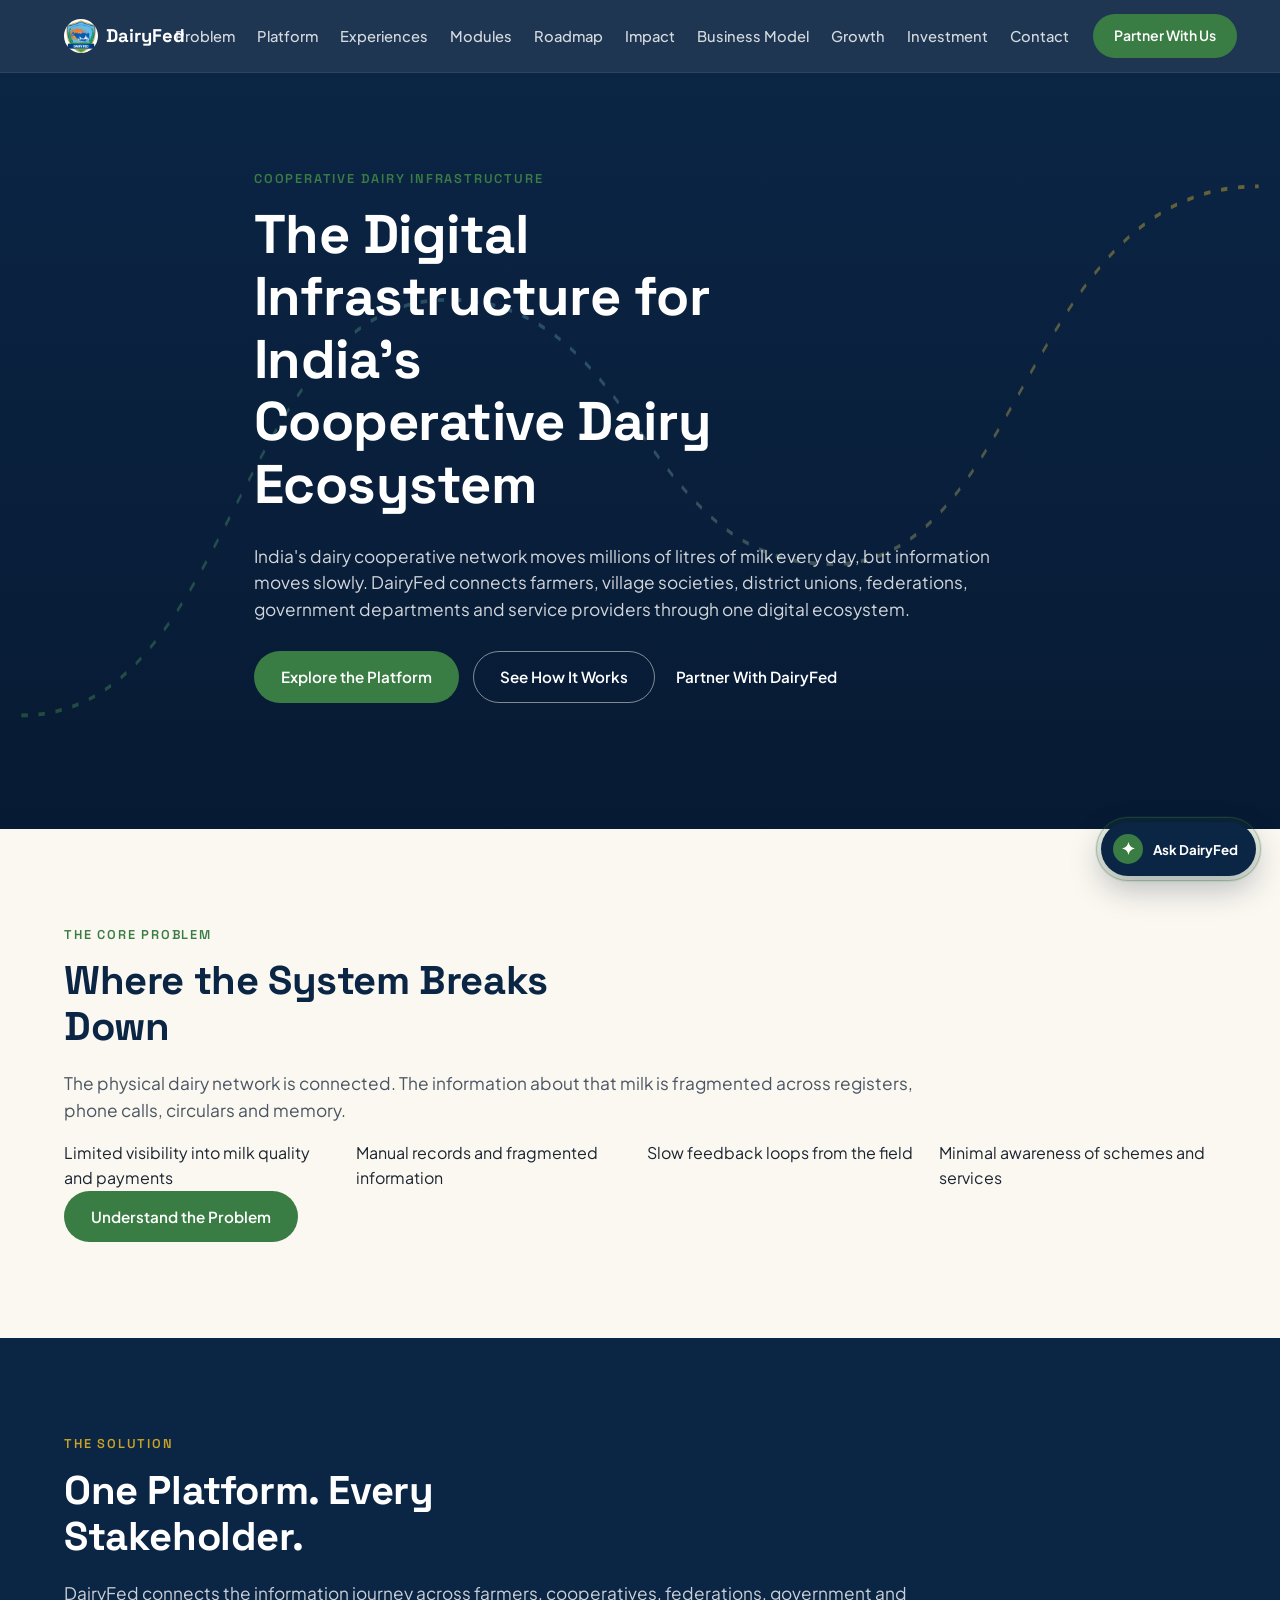
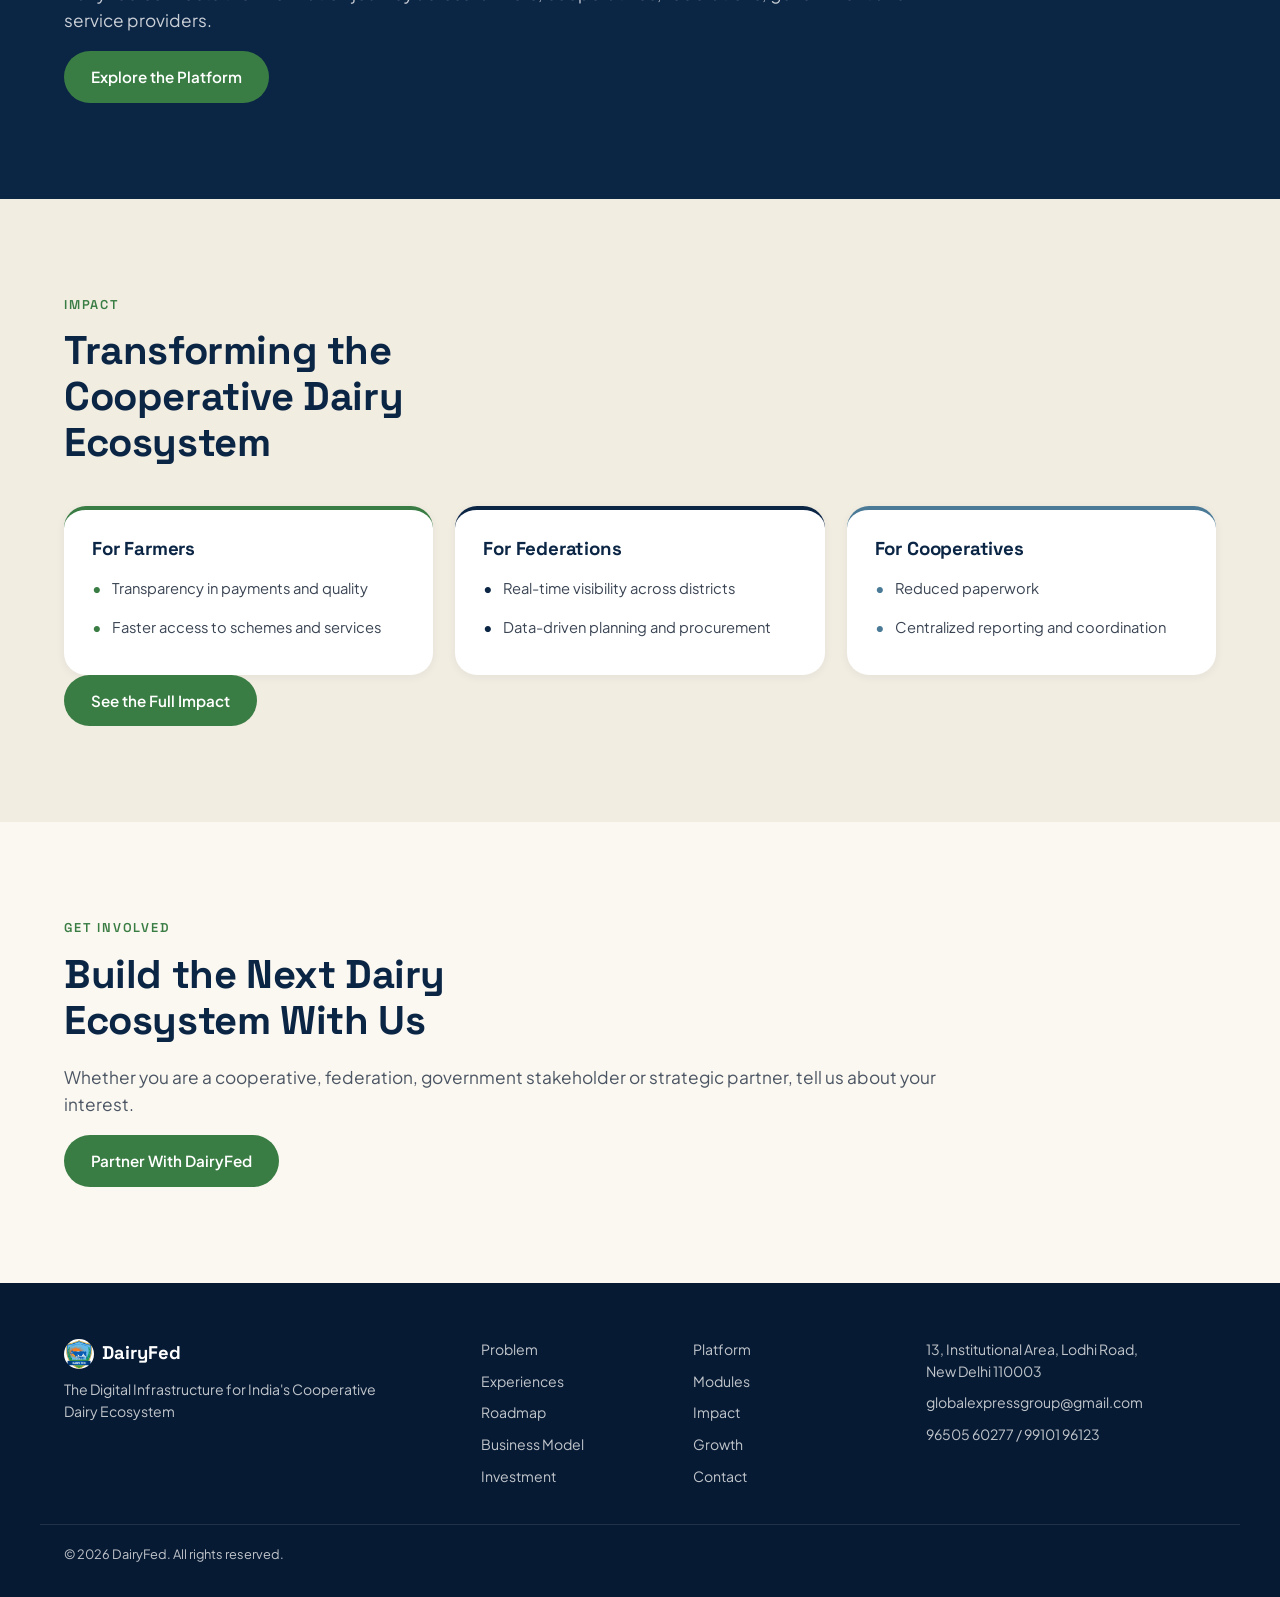
==== commit 0f2ea75f: "Fixed Responsivness" ====
--- a/index.html
+++ b/index.html
@@ -9,7 +9,7 @@
 <body data-page="home">
 <a class="skip-link" href="#main">Skip to content</a><div id="siteHeaderSlot"></div>
 <main id="main">
-<section class="hero" id="top"><div class="hero__conduit" aria-hidden="true"><svg viewBox="0 0 1200 400" preserveAspectRatio="none"><path id="conduitPath" d="M20,340 C220,340 220,120 420,120 C600,120 600,260 780,260 C960,260 960,60 1180,60" fill="none" stroke="url(#flowGrad)" stroke-width="2" stroke-dasharray="6 10"/><defs><linearGradient id="flowGrad"><stop offset="0%" stop-color="#3A7D44"/><stop offset="45%" stop-color="#4A7A96"/><stop offset="100%" stop-color="#C9A227"/></linearGradient></defs></svg></div><div class="container hero__inner"><p class="eyebrow">Cooperative Dairy Infrastructure</p><h1 class="hero__headline">The Digital Infrastructure for<br>India's Cooperative Dairy Ecosystem</h1><p class="hero__sub">India's dairy cooperative network moves millions of litres of milk every day, but information moves slowly. DairyFed connects farmers, village societies, district unions, federations, government departments and service providers through one digital ecosystem.</p><div class="hero__ctas"><a href="platform/" class="btn btn--primary">Explore the Platform</a><a href="platform/" class="btn btn--ghost">See How It Works</a><a href="contact/" class="btn btn--text">Partner With DairyFed</a></div><div class="hero__flowmap"><div class="flownode"><span class="flownode__dot" style="--c:var(--c-farmer)"></span>Farmer</div><div class="flowline"></div><div class="flownode"><span class="flownode__dot" style="--c:var(--c-coop)"></span>Society</div><div class="flowline"></div><div class="flownode"><span class="flownode__dot" style="--c:var(--c-fed)"></span>District</div><div class="flowline"></div><div class="flownode"><span class="flownode__dot" style="--c:var(--c-gov)"></span>Federation</div></div></div></section>
+<section class="hero" id="top"><div class="hero__conduit" aria-hidden="true"><svg viewBox="0 0 1200 400" preserveAspectRatio="none"><path id="conduitPath" d="M20,340 C220,340 220,120 420,120 C600,120 600,260 780,260 C960,260 960,60 1180,60" fill="none" stroke="url(#flowGrad)" stroke-width="2" stroke-dasharray="6 10"/><defs><linearGradient id="flowGrad"><stop offset="0%" stop-color="#3A7D44"/><stop offset="45%" stop-color="#4A7A96"/><stop offset="100%" stop-color="#C9A227"/></linearGradient></defs></svg></div><div class="container hero__inner"><p class="eyebrow">Cooperative Dairy Infrastructure</p><h1 class="hero__headline">The Digital Infrastructure for<br>India's Cooperative Dairy Ecosystem</h1><p class="hero__sub">India's dairy cooperative network moves millions of litres of milk every day, but information moves slowly. DairyFed connects farmers, village societies, district unions, federations, government departments and service providers through one digital ecosystem.</p><div class="hero__ctas"><a href="platform/" class="btn btn--primary">Explore the Platform</a><a href="platform/" class="btn btn--ghost">See How It Works</a><a href="contact/" class="btn btn--text">Partner With DairyFed</a></div></div></section>
 <section class="section section--ivory"><div class="container"><p class="eyebrow">The core problem</p><h2 class="section__title">Where the System Breaks Down</h2><p class="section__lede">The physical dairy network is connected. The information about that milk is fragmented across registers, phone calls, circulars and memory.</p><div class="problem-grid"><div>Limited visibility into milk quality and payments</div><div>Manual records and fragmented information</div><div>Slow feedback loops from the field</div><div>Minimal awareness of schemes and services</div></div><a class="btn btn--primary" href="problem/">Understand the Problem</a></div></section>
 <section class="section section--navy"><div class="container"><p class="eyebrow eyebrow--light">The solution</p><h2 class="section__title section__title--light">One Platform. Every Stakeholder.</h2><p class="section__lede section__lede--light">DairyFed connects the information journey across farmers, cooperatives, federations, government and service providers.</p><a class="btn btn--primary" href="platform/">Explore the Platform</a></div></section>
 <section class="section section--muted"><div class="container"><p class="eyebrow">Impact</p><h2 class="section__title">Transforming the Cooperative Dairy Ecosystem</h2><div class="value-grid"><div class="value-card" style="--c:var(--c-farmer)"><h3>For Farmers</h3><ul><li>Transparency in payments and quality</li><li>Faster access to schemes and services</li></ul></div><div class="value-card" style="--c:var(--c-fed)"><h3>For Federations</h3><ul><li>Real-time visibility across districts</li><li>Data-driven planning and procurement</li></ul></div><div class="value-card" style="--c:var(--c-coop)"><h3>For Cooperatives</h3><ul><li>Reduced paperwork</li><li>Centralized reporting and coordination</li></ul></div></div><a class="btn btn--primary" href="impact/">See the Full Impact</a></div></section>
--- a/style.css
+++ b/style.css
@@ -450,7 +450,7 @@
 
 .problem-grid {
   display: grid;
-  grid-template-columns: repeat(auto-fit, minmax(240px, 1fr));
+  grid-template-columns: repeat(auto-fit, minmax(min(100%, 240px), 1fr));
   gap: 14px;
 }
 .problem-grid li {
@@ -791,7 +791,7 @@
    ============================================================ */
 .engine-grid {
   display: grid;
-  grid-template-columns: repeat(auto-fit, minmax(280px, 1fr));
+  grid-template-columns: repeat(auto-fit, minmax(min(100%, 280px), 1fr));
   gap: 22px;
   margin-top: 44px;
 }
@@ -943,7 +943,7 @@
    ============================================================ */
 .value-grid {
   display: grid;
-  grid-template-columns: repeat(auto-fit, minmax(260px, 1fr));
+  grid-template-columns: repeat(auto-fit, minmax(min(100%, 260px), 1fr));
   gap: 22px;
   margin-top: 40px;
 }
@@ -1098,7 +1098,7 @@
 
 .growth-charts {
   display: grid;
-  grid-template-columns: repeat(auto-fit, minmax(280px, 1fr));
+  grid-template-columns: repeat(auto-fit, minmax(min(100%, 280px), 1fr));
   gap: 22px;
 }
 .growth-chart {
@@ -1318,7 +1318,7 @@
    ============================================================ */
 .forms-grid {
   display: grid;
-  grid-template-columns: repeat(auto-fit, minmax(320px, 1fr));
+  grid-template-columns: repeat(auto-fit, minmax(min(100%, 320px), 1fr));
   gap: 26px;
   margin-top: 44px;
 }
@@ -1508,24 +1508,36 @@
   }
 }
 
-@media (max-width: 860px) {
+@media (max-width: 1024px) {
+  .nav {
+    position: relative;
+  }
   .nav__menu {
-    position: fixed;
-    top: 62px;
+    position: absolute;
+    top: 100%;
     left: 0;
     right: 0;
-    bottom: 0;
+    width: 100%;
     background: var(--navy-deep);
     flex-direction: column;
     align-items: flex-start;
     padding: 24px;
     gap: 4px;
-    transform: translateX(-100%);
-    transition: transform 0.25s var(--ease);
+    transform: translateY(-8px);
+    visibility: hidden;
+    opacity: 0;
+    transition:
+      transform 0.25s var(--ease),
+      opacity 0.2s var(--ease),
+      visibility 0.25s;
     overflow-y: auto;
+    max-height: calc(100vh - 62px);
+    box-shadow: 0 12px 24px rgba(7, 26, 51, 0.22);
   }
   .nav__menu.is-open {
-    transform: translateX(0);
+    transform: translateY(0);
+    visibility: visible;
+    opacity: 1;
   }
   .nav__menu li {
     width: 100%;
@@ -1538,6 +1550,15 @@
   .nav__toggle {
     display: flex;
   }
+  .nav__toggle[aria-expanded="true"] span:nth-child(1) {
+    transform: translateY(9px) rotate(45deg);
+  }
+  .nav__toggle[aria-expanded="true"] span:nth-child(2) {
+    opacity: 0;
+  }
+  .nav__toggle[aria-expanded="true"] span:nth-child(3) {
+    transform: translateY(-9px) rotate(-45deg);
+  }
   .nav__cta {
     display: none;
   }
@@ -1559,8 +1580,49 @@
 }
 
 @media (max-width: 640px) {
+  .container {
+    padding-right: 18px;
+    padding-left: 18px;
+  }
   .section {
-    padding: 60px 0;
+    padding: 52px 0;
+  }
+  .hero {
+    padding: 64px 0 44px;
+  }
+  .hero__headline {
+    max-width: none;
+    font-size: 2rem;
+  }
+  .hero__headline br {
+    display: none;
+  }
+  .hero__sub,
+  .section__lede {
+    font-size: 1rem;
+  }
+  .dash-card,
+  .roadmap__panels,
+  .form-card {
+    padding: 22px;
+  }
+  .transition-banner {
+    padding: 24px 18px;
+  }
+  .transition-banner p {
+    font-size: 1.2rem;
+  }
+  .hierarchy__box {
+    max-width: 100%;
+    padding: 14px 18px;
+  }
+  .donut {
+    width: min(260px, 72vw);
+    height: auto;
+    aspect-ratio: 1;
+  }
+  .table-scroll {
+    -webkit-overflow-scrolling: touch;
   }
   .journey__list {
     grid-template-columns: 1fr 1fr;
@@ -1591,7 +1653,10 @@
   }
   .hero__ctas {
     flex-direction: column;
-    align-items: flex-start;
+    align-items: stretch;
+  }
+  .hero__ctas .btn {
+    justify-content: center;
   }
 }
 
@@ -1615,3 +1680,125 @@
   font-weight: 600;
   text-align: center;
 }
+
+/* ============================================================
+   DairyFed Assistant
+   ============================================================ */
+.df-chat-launcher,
+.df-chat-panel {
+  font-family: var(--font-body);
+}
+.df-chat-launcher {
+  position: fixed;
+  right: 24px;
+  bottom: 24px;
+  z-index: 700;
+  display: inline-flex;
+  align-items: center;
+  gap: 10px;
+  border: 0;
+  border-radius: 999px;
+  padding: 12px 18px 12px 12px;
+  background: var(--navy);
+  color: #fff;
+  box-shadow: 0 12px 32px rgba(7, 26, 51, 0.28), 0 0 0 6px rgba(58, 125, 68, 0.1);
+  cursor: pointer;
+  font-weight: 700;
+  transition: transform 0.2s var(--ease), box-shadow 0.2s var(--ease);
+}
+.df-chat-launcher:hover {
+  transform: translateY(-3px);
+  box-shadow: 0 16px 36px rgba(7, 26, 51, 0.32), 0 0 0 8px rgba(58, 125, 68, 0.14);
+}
+.df-chat-launcher__icon,
+.df-chat-brand__mark {
+  display: grid;
+  place-items: center;
+  background: var(--green);
+  color: #fff;
+  font-family: var(--font-head);
+  font-weight: 700;
+}
+.df-chat-launcher__icon {
+  width: 30px;
+  height: 30px;
+  border-radius: 50%;
+  font-size: 1.05rem;
+}
+.df-chat-launcher::after {
+  content: "";
+  position: absolute;
+  inset: -5px;
+  border: 1px solid rgba(58, 125, 68, 0.34);
+  border-radius: inherit;
+  animation: df-chat-pulse 2.8s ease-out infinite;
+  pointer-events: none;
+}
+@keyframes df-chat-pulse {
+  0%, 55%, 100% { opacity: 0; transform: scale(1); }
+  15% { opacity: 1; }
+  45% { opacity: 0; transform: scale(1.14); }
+}
+.df-chat-panel {
+  position: fixed;
+  right: 24px;
+  bottom: 24px;
+  z-index: 710;
+  display: flex;
+  flex-direction: column;
+  width: min(410px, calc(100vw - 32px));
+  height: min(640px, calc(100vh - 48px));
+  overflow: hidden;
+  border: 1px solid rgba(11, 37, 69, 0.14);
+  border-radius: var(--radius-l);
+  background: var(--paper);
+  box-shadow: 0 24px 70px rgba(7, 26, 51, 0.28);
+  animation: df-chat-open 0.28s var(--ease) both;
+}
+.df-chat-panel[hidden] { display: none; }
+@keyframes df-chat-open { from { opacity: 0; transform: translateY(14px) scale(0.98); } to { opacity: 1; transform: none; } }
+.df-chat-header {
+  display: flex;
+  align-items: center;
+  justify-content: space-between;
+  padding: 18px 18px 16px;
+  background: var(--navy);
+  color: #fff;
+}
+.df-chat-brand { display: flex; align-items: center; gap: 10px; }
+.df-chat-brand__mark { width: 36px; height: 36px; border-radius: 10px; background: var(--c-gov); color: var(--navy); }
+.df-chat-header h2 { margin: 0; color: #fff; font-size: 1rem; }
+.df-chat-header p { margin: 3px 0 0; color: rgba(255,255,255,.7); font-size: .72rem; }
+.df-chat-status { display: inline-block; width: 7px; height: 7px; margin-right: 4px; border-radius: 50%; background: #81c784; }
+.df-chat-actions { display: flex; gap: 4px; }
+.df-chat-icon-button { width: 32px; height: 32px; padding: 0; border: 0; border-radius: 8px; background: rgba(255,255,255,.1); color: #fff; font-size: 1.2rem; cursor: pointer; }
+.df-chat-icon-button:hover { background: rgba(255,255,255,.2); }
+.df-chat-body { display: flex; flex: 1; min-height: 0; flex-direction: column; background: linear-gradient(145deg, #fbf8f1 0%, #f2f6f2 100%); }
+.df-chat-messages { flex: 1; overflow-y: auto; padding: 18px 14px 8px; }
+.df-chat-message { display: flex; align-items: flex-end; gap: 8px; margin: 0 0 14px; animation: df-chat-message-in .25s var(--ease) both; }
+.df-chat-message--user { flex-direction: row-reverse; }
+@keyframes df-chat-message-in { from { opacity: 0; transform: translateY(7px); } to { opacity: 1; transform: none; } }
+.df-chat-avatar { flex: 0 0 auto; display: grid; place-items: center; width: 25px; height: 25px; border-radius: 50%; background: var(--navy); color: #fff; font-size: .6rem; font-weight: 700; }
+.df-chat-message--user .df-chat-avatar { background: var(--green); font-size: .55rem; }
+.df-chat-bubble { max-width: 82%; padding: 11px 13px; border-radius: 14px 14px 14px 4px; background: #fff; color: var(--ink); box-shadow: 0 3px 12px rgba(11,37,69,.07); font-size: .82rem; line-height: 1.55; white-space: pre-line; overflow-wrap: anywhere; }
+.df-chat-message--user .df-chat-bubble { border-radius: 14px 14px 4px 14px; background: var(--navy); color: #fff; }
+.df-chat-typing { display: flex; align-items: center; gap: 4px; padding: 4px 18px 12px 48px; color: #687486; font-size: .72rem; }
+.df-chat-typing i { width: 4px; height: 4px; border-radius: 50%; background: var(--green); animation: df-chat-dots 1s infinite ease-in-out; }
+.df-chat-typing i:nth-of-type(2) { animation-delay: .15s; }.df-chat-typing i:nth-of-type(3) { animation-delay: .3s; }
+@keyframes df-chat-dots { 0%, 60%, 100% { transform: translateY(0); opacity: .5; } 30% { transform: translateY(-3px); opacity: 1; } }
+.df-chat-suggestions { display: flex; flex-wrap: wrap; gap: 7px; padding: 2px 14px 14px; }
+.df-chat-chip { border: 1px solid rgba(58,125,68,.32); border-radius: 999px; padding: 7px 10px; background: rgba(255,255,255,.78); color: var(--green); cursor: pointer; font-size: .7rem; font-weight: 700; text-align: left; }
+.df-chat-chip:hover { background: var(--green); color: #fff; }
+.df-chat-form { position: relative; display: flex; flex-wrap: wrap; gap: 8px; padding: 12px 14px 9px; border-top: 1px solid rgba(11,37,69,.1); background: #fff; }
+.df-chat-form textarea { flex: 1; min-width: 0; max-height: 100px; resize: none; border: 1px solid rgba(11,37,69,.18); border-radius: 10px; padding: 10px 11px; color: var(--ink); font: inherit; font-size: .8rem; line-height: 1.35; }
+.df-chat-form textarea:focus { border-color: var(--green); outline: 2px solid rgba(58,125,68,.15); }
+.df-chat-form > button { flex: 0 0 38px; height: 38px; align-self: flex-start; border: 0; border-radius: 10px; background: var(--green); color: #fff; font-size: 1.25rem; cursor: pointer; }
+.df-chat-form > button:hover { background: #2f6837; }
+.df-chat-form p { flex-basis: 100%; margin: 0; color: #7b8490; font-size: .62rem; }
+.sr-only { position: absolute; width: 1px; height: 1px; padding: 0; margin: -1px; overflow: hidden; clip: rect(0,0,0,0); white-space: nowrap; border: 0; }
+@media (max-width: 640px) {
+  .df-chat-launcher { right: 16px; bottom: max(16px, env(safe-area-inset-bottom)); }
+  .df-chat-launcher__label { display: none; }
+  .df-chat-launcher { padding: 9px; }
+  .df-chat-panel { right: 0; bottom: 0; width: 100%; height: min(720px, 100dvh); border-radius: 20px 20px 0 0; }
+}
